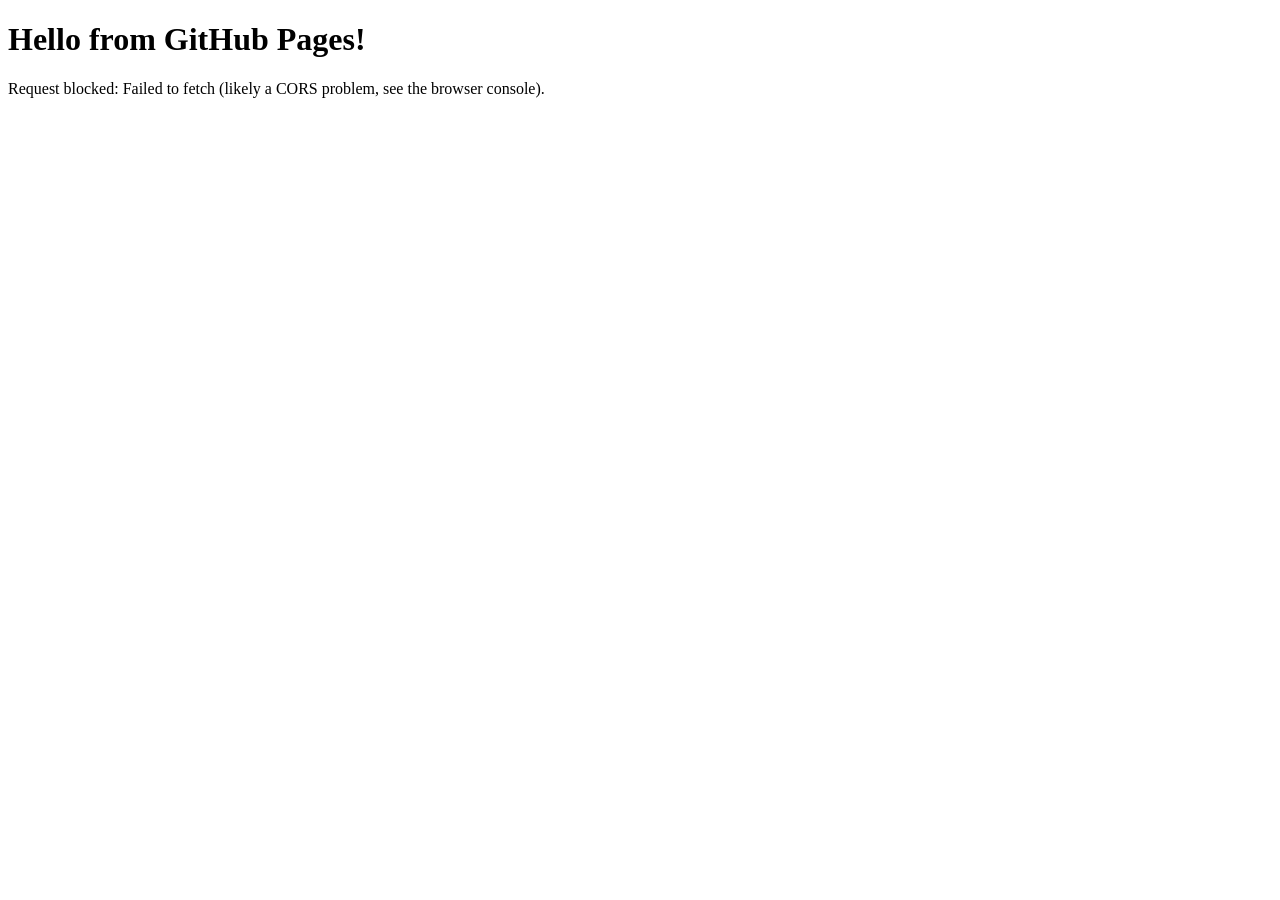
==== index.html @ 4af0ca70 "feat: add hello world index.html with CORS check" ====
<!DOCTYPE html>
<html lang="en">
<head>
  <meta charset="UTF-8">
  <meta name="viewport" content="width=device-width, initial-scale=1">
  <title>GraphQL Profile</title>
</head>
<body>
  <h1>Hello from GitHub Pages!</h1>
  <p id="result">Testing connection to the school server...</p>

  <script>
    // Deliberately sends fake credentials. We expect the server to REJECT them (401).
    // What we are testing is whether the browser is ALLOWED to talk to the server (CORS).
    fetch("https://platform.zone01.gr/api/auth/signin", {
      method: "POST",
      headers: { Authorization: "Basic " + btoa("test:test") }
    })
      .then(res => {
        document.getElementById("result").textContent =
          "CORS OK. The server answered with status " + res.status + " (a 401 or similar is expected).";
      })
      .catch(err => {
        document.getElementById("result").textContent =
          "Request blocked: " + err.message + " (likely a CORS problem, see the browser console).";
      });
  </script>
</body>
</html>
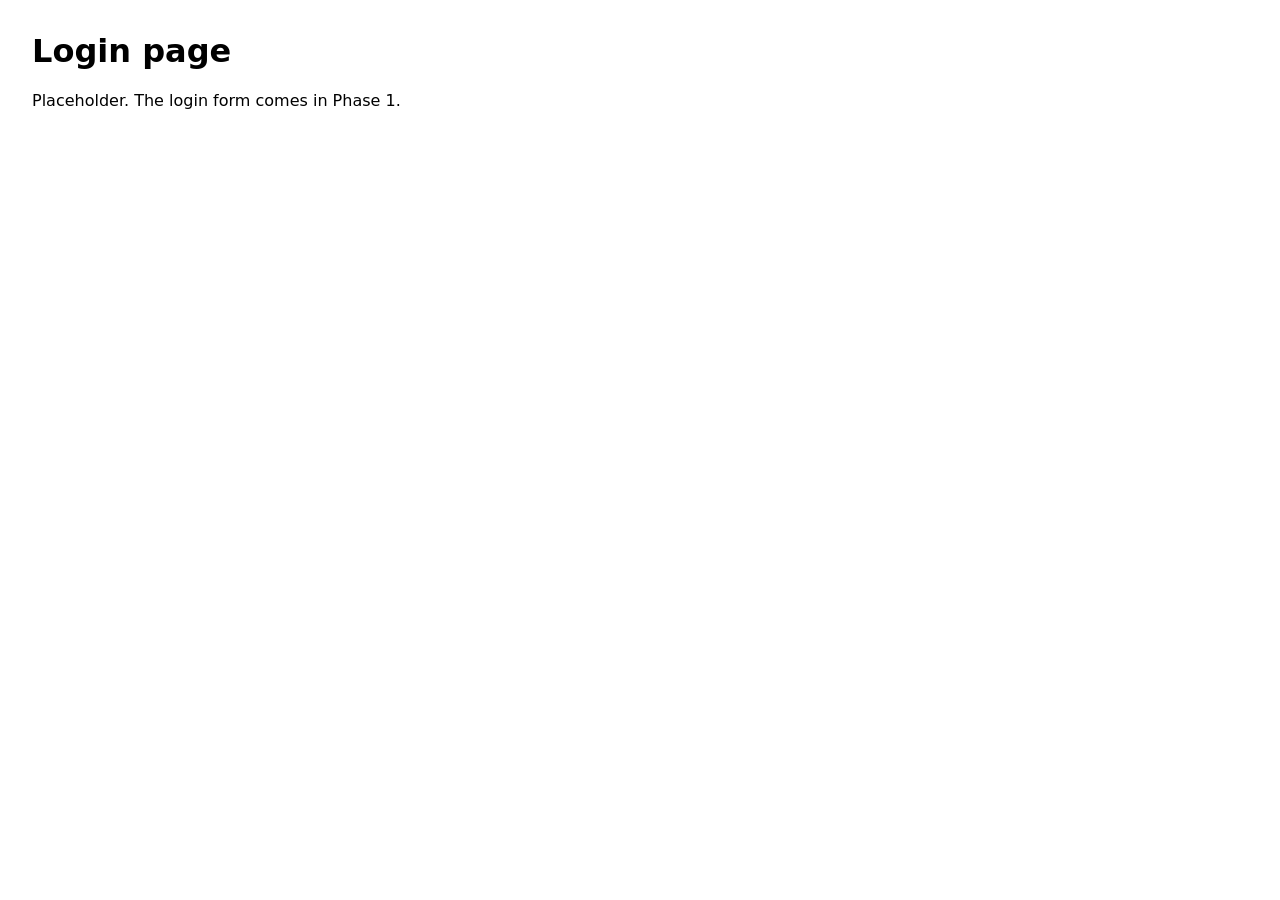
==== commit 2feb5055: "chore: scaffold project structure" ====
--- a/index.html
+++ b/index.html
@@ -3,27 +3,13 @@
 <head>
   <meta charset="UTF-8">
   <meta name="viewport" content="width=device-width, initial-scale=1">
-  <title>GraphQL Profile</title>
+  <title>Login | GraphQL Profile</title>
+  <link rel="stylesheet" href="css/style.css">
 </head>
 <body>
-  <h1>Hello from GitHub Pages!</h1>
-  <p id="result">Testing connection to the school server...</p>
+  <h1>Login page</h1>
+  <p>Placeholder. The login form comes in Phase 1.</p>
 
-  <script>
-    // Deliberately sends fake credentials. We expect the server to REJECT them (401).
-    // What we are testing is whether the browser is ALLOWED to talk to the server (CORS).
-    fetch("https://platform.zone01.gr/api/auth/signin", {
-      method: "POST",
-      headers: { Authorization: "Basic " + btoa("test:test") }
-    })
-      .then(res => {
-        document.getElementById("result").textContent =
-          "CORS OK. The server answered with status " + res.status + " (a 401 or similar is expected).";
-      })
-      .catch(err => {
-        document.getElementById("result").textContent =
-          "Request blocked: " + err.message + " (likely a CORS problem, see the browser console).";
-      });
-  </script>
+  <script type="module" src="js/auth.js"></script>
 </body>
 </html>
--- a/css/style.css
+++ b/css/style.css
@@ -0,0 +1,5 @@
+/* Global styles. Minimal for now; we polish in a later phase. */
+body {
+  font-family: system-ui, sans-serif;
+  margin: 2rem;
+}
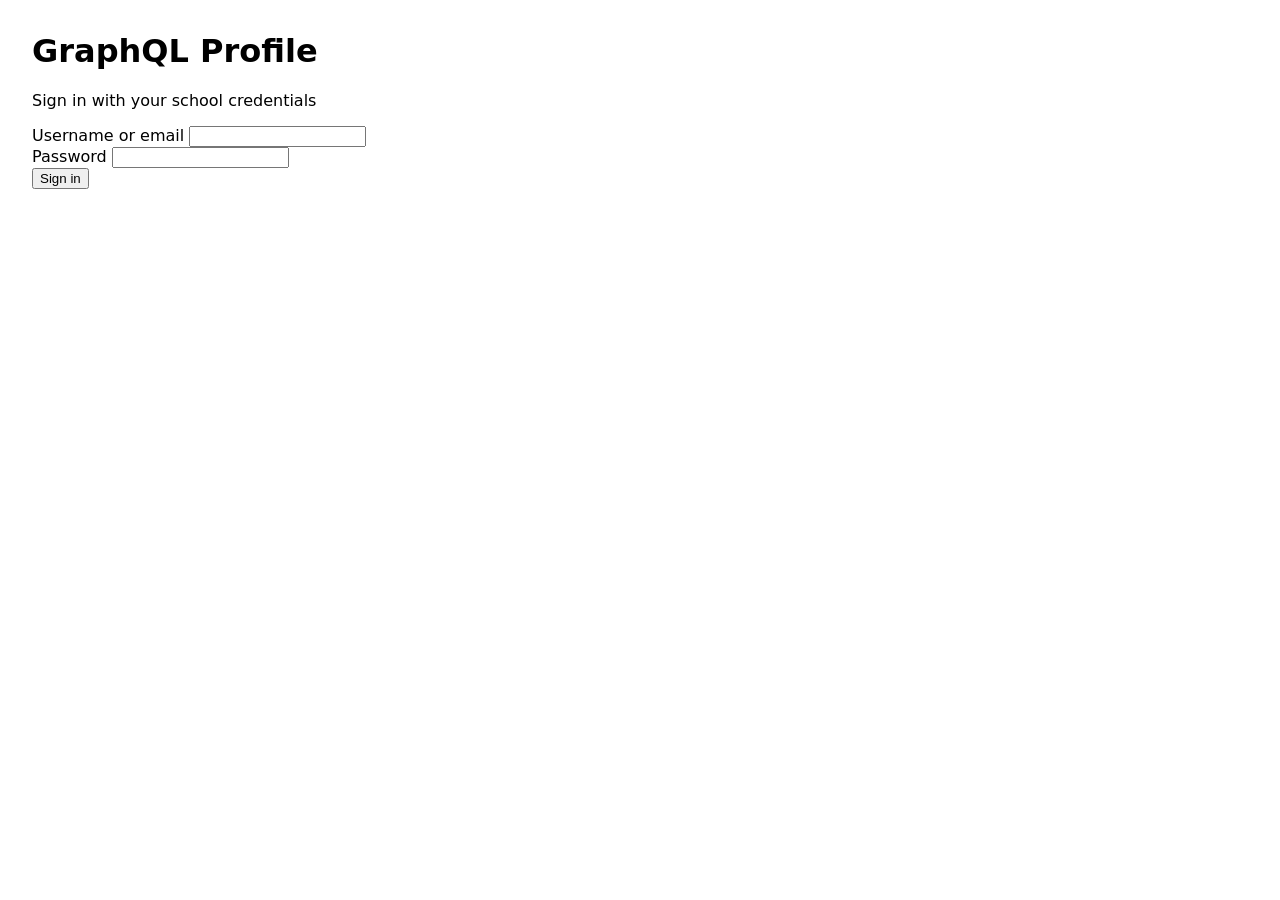
==== commit ddd0ce76: "feat: add login form markup and submit handler" ====
--- a/index.html
+++ b/index.html
@@ -7,8 +7,38 @@
   <link rel="stylesheet" href="css/style.css">
 </head>
 <body>
-  <h1>Login page</h1>
-  <p>Placeholder. The login form comes in Phase 1.</p>
+  <main class="login-container">
+    <h1 class="login-title">GraphQL Profile</h1>
+    <p class="login-subtitle">Sign in with your school credentials</p>
+
+    <form id="login-form" class="login-form">
+      <div class="form-group">
+        <label for="identifier">Username or email</label>
+        <input
+          type="text"
+          id="identifier"
+          name="identifier"
+          autocomplete="username"
+          required
+        >
+      </div>
+
+      <div class="form-group">
+        <label for="password">Password</label>
+        <input
+          type="password"
+          id="password"
+          name="password"
+          autocomplete="current-password"
+          required
+        >
+      </div>
+
+      <p id="error-message" class="error-message" role="alert" hidden></p>
+
+      <button type="submit" class="login-button">Sign in</button>
+    </form>
+  </main>
 
   <script type="module" src="js/auth.js"></script>
 </body>
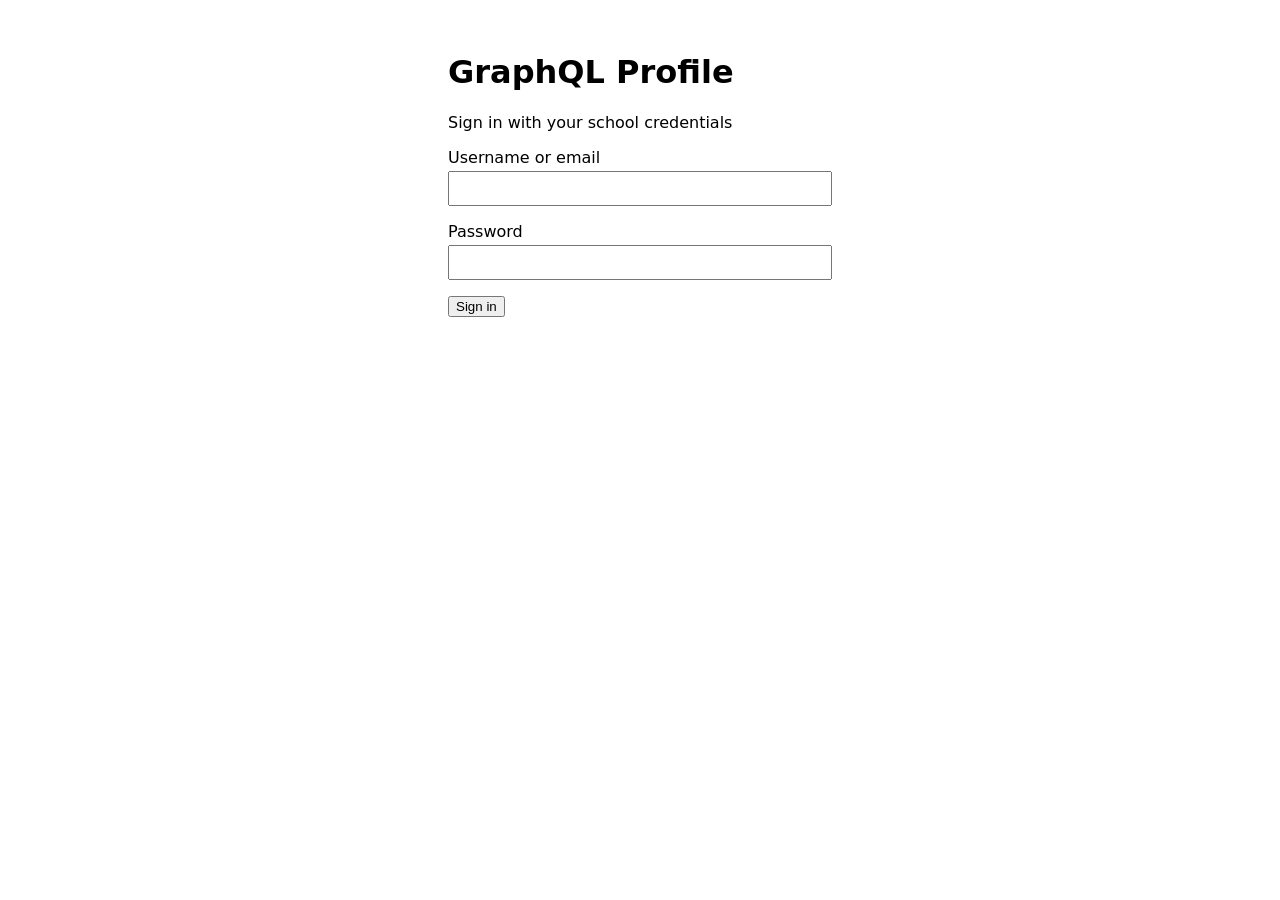
==== commit 2438e7f6: "style: declare light and dark color schemes" ====
--- a/index.html
+++ b/index.html
@@ -3,6 +3,7 @@
 <head>
   <meta charset="UTF-8">
   <meta name="viewport" content="width=device-width, initial-scale=1">
+  <meta name="color-scheme" content="light dark">
   <title>Login | GraphQL Profile</title>
   <link rel="stylesheet" href="css/style.css">
 </head>
--- a/css/style.css
+++ b/css/style.css
@@ -1,5 +1,433 @@
 /* Global styles. Minimal for now; we polish in a later phase. */
 body {
   font-family: system-ui, sans-serif;
-  margin: 2rem;
-}
+  margin: 0;
+  padding: 2rem 1rem;
+}
+
+.login-container {
+  max-width: 24rem;
+  margin: 0 auto;
+}
+
+.form-group {
+  margin-bottom: 1rem;
+}
+
+.form-group label {
+  display: block;
+  margin-bottom: 0.25rem;
+}
+
+.form-group input {
+  width: 100%;
+  padding: 0.5rem;
+  box-sizing: border-box;
+}
+
+.error-message {
+  color: #b00020;
+}
+
+.login-button:disabled {
+  opacity: 0.6;
+  cursor: not-allowed;
+}
+
+.profile-header {
+  display: flex;
+  justify-content: space-between;
+  align-items: center;
+  margin-bottom: 1.5rem;
+}
+
+.profile-title {
+  margin: 0;
+}
+
+.status-message {
+  color: #555;
+}
+
+.card {
+  border: 1px solid #ddd;
+  border-radius: 0.5rem;
+  padding: 1rem 1.5rem;
+  margin-bottom: 1rem;
+}
+
+.card-title {
+  margin-top: 0;
+}
+
+.welcome {
+  margin-top: 0;
+}
+
+.info-list {
+  margin: 0;
+}
+
+.info-row {
+  display: flex;
+  justify-content: space-between;
+  gap: 1rem;
+  padding: 0.35rem 0;
+  border-bottom: 1px solid #eee;
+}
+
+.info-row:last-child {
+  border-bottom: none;
+}
+
+.info-row dt {
+  color: #555;
+}
+
+.info-row dd {
+  margin: 0;
+  font-weight: 600;
+  text-align: right;
+}
+
+#user-campus {
+  text-transform: capitalize;
+}
+
+.stat-grid {
+  display: grid;
+  grid-template-columns: repeat(auto-fit, minmax(8rem, 1fr));
+  gap: 1rem;
+  margin: 0;
+}
+
+.stat dt {
+  color: #555;
+  font-size: 0.9rem;
+}
+
+.stat dd {
+  margin: 0.25rem 0 0;
+  font-size: 1.6rem;
+  font-weight: 700;
+}
+
+.stat-note {
+  color: #555;
+  margin: 1rem 0 0;
+}
+
+.chart-card {
+  margin: 0;
+}
+
+.chart-title {
+  display: flex;
+  justify-content: space-between;
+  align-items: center;
+  font-weight: 600;
+  margin-bottom: 0.5rem;
+}
+
+.chart-replay {
+  font-weight: 400;
+}
+
+.chart-frame {
+  display: block;
+  width: 100%;
+  height: auto;
+}
+
+.chart-grid {
+  stroke: #e1e0d9;
+  stroke-width: 1;
+}
+
+.chart-axis-label {
+  fill: #6b6a66;
+  font-size: 11px;
+}
+
+.chart-line {
+  fill: none;
+  stroke: #2a78d6;
+  stroke-width: 2;
+  stroke-linejoin: round;
+  stroke-linecap: round;
+}
+
+.chart-dot {
+  fill: #2a78d6;
+  stroke: #fff;
+  stroke-width: 2;
+}
+
+.chart-wrap {
+  position: relative;
+}
+
+.chart-hover {
+  visibility: hidden;
+}
+
+.chart-frame.is-active .chart-hover {
+  visibility: visible;
+}
+
+.chart-guide {
+  stroke: #898781;
+  stroke-width: 1;
+  stroke-dasharray: 3 3;
+}
+
+.chart-dot-active {
+  fill: #2a78d6;
+  stroke: #fff;
+  stroke-width: 2;
+}
+
+.chart-overlay {
+  fill: transparent;
+  cursor: crosshair;
+  touch-action: pan-y;
+}
+
+.chart-frame:focus-visible {
+  outline: 2px solid #2a78d6;
+  outline-offset: 2px;
+}
+
+.chart-tooltip {
+  position: absolute;
+  top: 0;
+  left: 0;
+  width: max-content;
+  max-width: 14rem;
+  padding: 0.4rem 0.6rem;
+  background: #fff;
+  border: 1px solid #ccc;
+  border-radius: 0.5rem;
+  font-size: 0.8rem;
+  line-height: 1.4;
+  pointer-events: none;
+  opacity: 0;
+  transition: opacity 0.1s;
+  z-index: 1;
+}
+
+.chart-tooltip.is-visible {
+  opacity: 1;
+}
+
+.chart-tooltip-date {
+  color: #6b6a66;
+}
+
+.chart-tooltip-title {
+  font-weight: 600;
+  overflow-wrap: anywhere;
+}
+
+/* Draw-in animation. The JS adds "is-animating" (held paused) and later "is-playing". */
+.chart-frame.is-animating .chart-line {
+  stroke-linecap: butt;
+  stroke-dasharray: var(--length);
+  stroke-dashoffset: var(--length);
+  animation: chart-draw var(--duration) linear forwards paused;
+}
+
+.chart-frame.is-animating .chart-dot {
+  opacity: 0;
+  animation: chart-dot-in 0.25s ease-out forwards paused;
+  animation-delay: var(--delay);
+}
+
+.chart-frame.is-playing .chart-line,
+.chart-frame.is-playing .chart-dot {
+  animation-play-state: running;
+}
+
+@keyframes chart-draw {
+  to {
+    stroke-dashoffset: 0;
+  }
+}
+
+@keyframes chart-dot-in {
+  to {
+    opacity: 1;
+  }
+}
+
+@media (prefers-reduced-motion: reduce) {
+  .chart-frame.is-animating .chart-line,
+  .chart-frame.is-animating .chart-dot {
+    animation: none;
+    opacity: 1;
+    stroke-dasharray: none;
+    stroke-dashoffset: 0;
+  }
+
+  .chart-replay {
+    display: none;
+  }
+}
+
+.chart-toolbar {
+  display: flex;
+  justify-content: space-between;
+  align-items: center;
+  flex-wrap: wrap;
+  gap: 0.5rem 1rem;
+  margin-bottom: 0.5rem;
+}
+
+.view-keys {
+  display: inline-flex;
+  gap: 0.25rem;
+}
+
+.view-key[aria-pressed="true"] {
+  background: #0b0b0b;
+  border-color: #0b0b0b;
+  color: #fff;
+}
+
+.chart-legend {
+  display: flex;
+  gap: 1rem;
+  font-size: 0.8rem;
+  color: #555;
+}
+
+.chart-legend span {
+  display: inline-flex;
+  align-items: center;
+  gap: 0.3rem;
+}
+
+.legend-swatch {
+  display: inline-block;
+  width: 10px;
+  height: 10px;
+  border-radius: 2px;
+}
+
+.legend-projects {
+  background: #2a78d6;
+}
+
+.legend-piscines {
+  background: #eb6834;
+}
+
+.chart-bar-projects {
+  fill: #2a78d6;
+}
+
+.chart-bar-piscines {
+  fill: #eb6834;
+}
+
+.chart-band {
+  fill: rgba(11, 11, 11, 0.06);
+}
+
+.chart-tooltip-row {
+  display: flex;
+  align-items: center;
+  gap: 0.4rem;
+}
+
+.chart-tooltip-row .legend-swatch {
+  flex: none;
+}
+
+/* Bars rise from the baseline, one month after another. */
+.chart-frame.is-animating .chart-bar-group {
+  transform-box: fill-box;
+  transform-origin: 50% 100%;
+  animation: chart-bar-rise 0.6s ease-out both paused;
+  animation-delay: calc(var(--i) * 60ms);
+}
+
+.chart-frame.is-playing .chart-bar-group {
+  animation-play-state: running;
+}
+
+@keyframes chart-bar-rise {
+  from {
+    transform: scaleY(0);
+  }
+  to {
+    transform: scaleY(1);
+  }
+}
+
+@media (prefers-reduced-motion: reduce) {
+  .chart-frame.is-animating .chart-bar-group {
+    animation: none;
+    transform: none;
+  }
+}
+
+.chart-subtitle {
+  margin: 1rem 0 0.25rem;
+  font-size: 0.95rem;
+  font-weight: 600;
+}
+
+.chart-hbar-label {
+  fill: #0b0b0b;
+  font-size: 13px;
+}
+
+.chart-hbar-value {
+  fill: #555;
+  font-size: 13px;
+}
+
+.chart-hbar-track {
+  fill: #efeee9;
+}
+
+.chart-hbar-skill {
+  fill: #2a78d6;
+}
+
+.chart-hbar-done {
+  fill: #0f8a62;
+}
+
+.chart-hbar-received {
+  fill: #6250d6;
+}
+
+/* Horizontal bars grow from the left, one row after another. */
+.chart-frame.is-animating .chart-hbar {
+  transform-box: fill-box;
+  transform-origin: 0 50%;
+  animation: chart-hbar-grow 0.6s ease-out both paused;
+  animation-delay: calc(var(--i) * 80ms);
+}
+
+.chart-frame.is-playing .chart-hbar {
+  animation-play-state: running;
+}
+
+@keyframes chart-hbar-grow {
+  from {
+    transform: scaleX(0);
+  }
+  to {
+    transform: scaleX(1);
+  }
+}
+
+@media (prefers-reduced-motion: reduce) {
+  .chart-frame.is-animating .chart-hbar {
+    animation: none;
+    transform: none;
+  }
+}
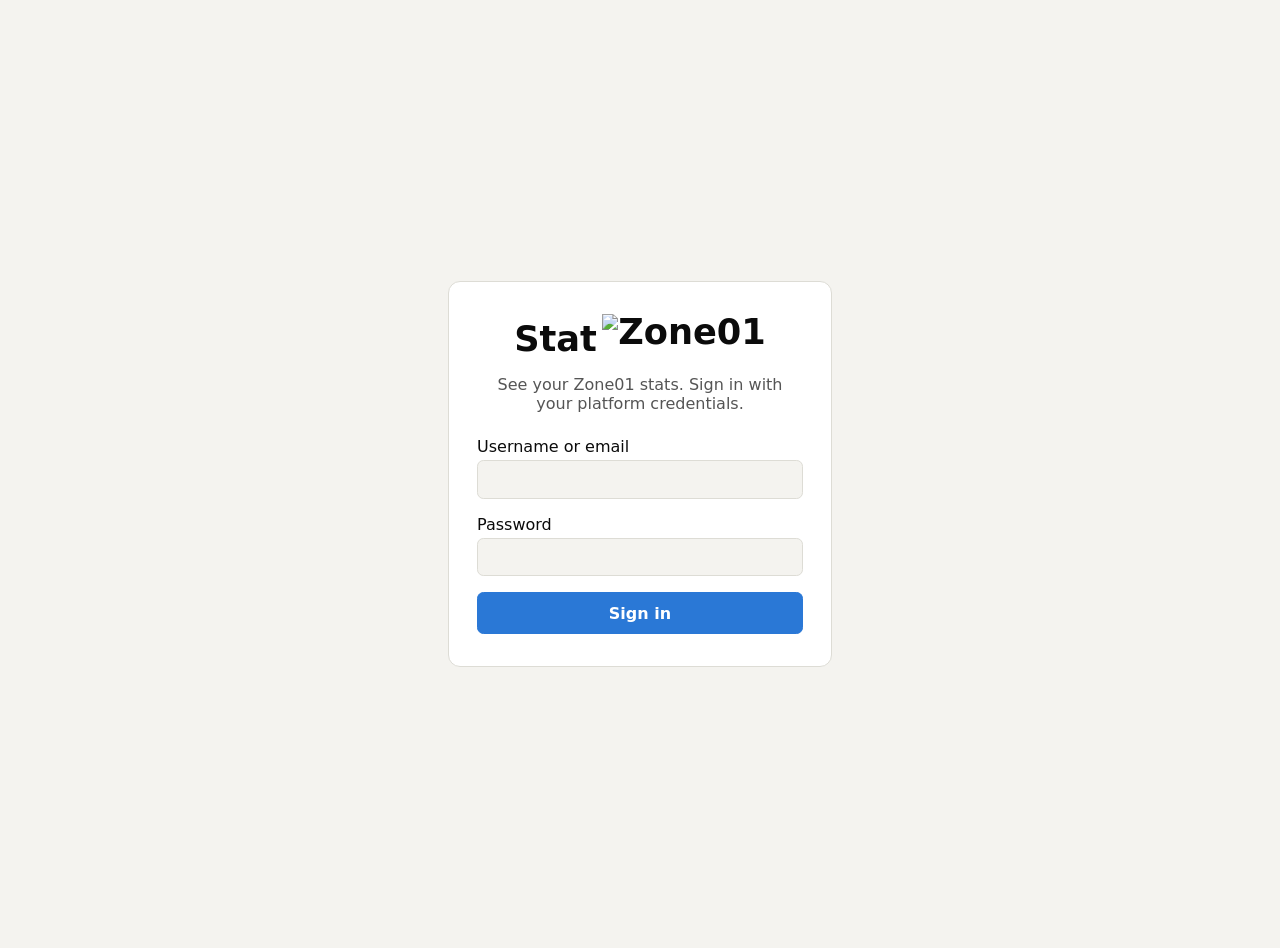
==== commit 56ed9e70: "feat: StatZone01 login page with brand header" ====
--- a/index.html
+++ b/index.html
@@ -4,43 +4,47 @@
   <meta charset="UTF-8">
   <meta name="viewport" content="width=device-width, initial-scale=1">
   <meta name="color-scheme" content="light dark">
-  <title>Login | GraphQL Profile</title>
+  <title>StatZone01 | Sign in</title>
   <link rel="stylesheet" href="css/style.css">
 </head>
-<body>
+<body class="login-page">
   <main class="login-container">
-    <h1 class="login-title">GraphQL Profile</h1>
-    <p class="login-subtitle">Sign in with your school credentials</p>
+    <div class="login-card">
+      <h1 class="brand brand-large">
+        <span class="brand-stat">Stat</span><img class="brand-logo" src="assets/zone01-logo.svg" alt="Zone01">
+      </h1>
+      <p class="login-subtitle">See your Zone01 stats. Sign in with your platform credentials.</p>
 
-    <form id="login-form" class="login-form">
-      <div class="form-group">
-        <label for="identifier">Username or email</label>
-        <input
-          type="text"
-          id="identifier"
-          name="identifier"
-          autocomplete="username"
-          required
-        >
-      </div>
+      <form id="login-form" class="login-form">
+        <div class="form-group">
+          <label for="identifier">Username or email</label>
+          <input
+            type="text"
+            id="identifier"
+            name="identifier"
+            autocomplete="username"
+            required
+          >
+        </div>
 
-      <div class="form-group">
-        <label for="password">Password</label>
-        <input
-          type="password"
-          id="password"
-          name="password"
-          autocomplete="current-password"
-          required
-        >
-      </div>
+        <div class="form-group">
+          <label for="password">Password</label>
+          <input
+            type="password"
+            id="password"
+            name="password"
+            autocomplete="current-password"
+            required
+          >
+        </div>
 
-      <p id="error-message" class="error-message" role="alert" hidden></p>
+        <p id="error-message" class="error-message" role="alert" hidden></p>
 
-      <button type="submit" class="login-button">Sign in</button>
-    </form>
+        <button type="submit" class="login-button">Sign in</button>
+      </form>
+    </div>
   </main>
 
   <script type="module" src="js/auth.js"></script>
 </body>
-</html>
+</html>
--- a/css/style.css
+++ b/css/style.css
@@ -1,13 +1,151 @@
-/* Global styles. Minimal for now; we polish in a later phase. */
+/* ===== Design tokens: every color in the app is defined here ===== */
+:root {
+  color-scheme: light dark;
+
+  /* Zone01 brand. PLACEHOLDER values: replace them with the colors from zone01.gr.
+     --accent: main brand color (buttons, links, focus ring, XP line, skill bars)
+     --nav-bg / --nav-text: the top bar
+     --logo-filter: e.g. "invert(1)" if the logo is dark and the navbar is dark */
+  --accent: #2a78d6;
+  --on-accent: #ffffff;
+  --nav-bg: #ffffff;
+  --nav-text: #0b0b0b;
+  --logo-filter: none;
+
+  --page-bg: #f4f3ef;
+  --surface: #ffffff;
+  --text: #0b0b0b;
+  --text-muted: #555555;
+  --text-faint: #6b6a66;
+  --border: #dddcd5;
+  --hairline: #eeede8;
+  --grid: #e1e0d9;
+  --track: #efeee9;
+  --guide: #898781;
+  --error: #b00020;
+
+  --series-projects: #2a78d6;
+  --series-piscines: #eb6834;
+  --series-done: #0f8a62;
+  --series-received: #6250d6;
+
+  --tooltip-bg: #ffffff;
+  --tooltip-border: #cccbc3;
+  --band: rgba(11, 11, 11, 0.06);
+  --key-on-bg: #0b0b0b;
+  --key-on-text: #ffffff;
+}
+
+@media (prefers-color-scheme: dark) {
+  :root {
+    --accent: #3987e5;
+    --on-accent: #0b0b0b;
+    --nav-bg: #1c1c1b;
+    --nav-text: #f0efec;
+    --logo-filter: none;
+
+    --page-bg: #121211;
+    --surface: #1c1c1b;
+    --text: #f0efec;
+    --text-muted: #c3c2b7;
+    --text-faint: #a3a29b;
+    --border: #34342f;
+    --hairline: #2a2a28;
+    --grid: #2c2c2a;
+    --track: #2d2d2b;
+    --guide: #898781;
+    --error: #ff8a96;
+
+    --series-projects: #3987e5;
+    --series-piscines: #d95926;
+    --series-done: #199e70;
+    --series-received: #9085e9;
+
+    --tooltip-bg: #262625;
+    --tooltip-border: #4a4a46;
+    --band: rgba(255, 255, 255, 0.07);
+    --key-on-bg: #f0efec;
+    --key-on-text: #121211;
+  }
+}
+
+/* ===== Base ===== */
 body {
   font-family: system-ui, sans-serif;
   margin: 0;
-  padding: 2rem 1rem;
+  background: var(--page-bg);
+  color: var(--text);
+}
+
+button {
+  font: inherit;
+  color: var(--text);
+  background: var(--surface);
+  border: 1px solid var(--border);
+  border-radius: 0.4rem;
+  padding: 0.4rem 0.9rem;
+  cursor: pointer;
+}
+
+button:hover:not(:disabled) {
+  border-color: var(--text-faint);
+}
+
+:focus-visible {
+  outline: 2px solid var(--accent);
+  outline-offset: 2px;
+}
+
+/* ===== Brand (login page and navbar) ===== */
+.brand {
+  display: inline-flex;
+  align-items: center;
+  margin: 0;
+  color: var(--nav-text);
+  font-size: 1.4rem;
+  font-weight: 700;
+  line-height: 1;
+  text-decoration: none;
+}
+
+.brand-logo {
+  height: 1.4em;
+  width: auto;
+  margin-left: 0.15em;
+  filter: var(--logo-filter);
+}
+
+/* ===== Login page ===== */
+.login-page {
+  min-height: 100vh;
+  display: grid;
+  place-items: center;
+  padding: 1.5rem 1rem;
 }
 
 .login-container {
+  width: 100%;
   max-width: 24rem;
-  margin: 0 auto;
+}
+
+.login-card {
+  background: var(--surface);
+  border: 1px solid var(--border);
+  border-radius: 0.75rem;
+  padding: 2rem 1.75rem;
+}
+
+.login-card .brand {
+  display: flex;
+  justify-content: center;
+  color: var(--text);
+  font-size: 2.2rem;
+}
+
+.login-subtitle {
+  margin: 0.75rem 0 1.5rem;
+  text-align: center;
+  color: var(--text-muted);
 }
 
 .form-group {
@@ -21,12 +159,31 @@
 
 .form-group input {
   width: 100%;
-  padding: 0.5rem;
+  padding: 0.55rem;
   box-sizing: border-box;
+  background: var(--page-bg);
+  color: var(--text);
+  border: 1px solid var(--border);
+  border-radius: 0.4rem;
+  font: inherit;
 }
 
 .error-message {
-  color: #b00020;
+  color: var(--error);
+}
+
+.login-button {
+  width: 100%;
+  padding: 0.65rem;
+  background: var(--accent);
+  border-color: var(--accent);
+  color: var(--on-accent);
+  font-weight: 600;
+}
+
+.login-button:hover:not(:disabled) {
+  border-color: var(--accent);
+  filter: brightness(1.08);
 }
 
 .login-button:disabled {
@@ -34,34 +191,98 @@
   cursor: not-allowed;
 }
 
-.profile-header {
+/* ===== Navbar ===== */
+.navbar {
+  position: sticky;
+  top: 0;
+  z-index: 10;
+  background: var(--nav-bg);
+  border-bottom: 1px solid var(--border);
+}
+
+.navbar-inner {
   display: flex;
   justify-content: space-between;
   align-items: center;
-  margin-bottom: 1.5rem;
-}
-
-.profile-title {
-  margin: 0;
+  max-width: 1200px;
+  margin: 0 auto;
+  padding: 0.6rem 1rem;
+}
+
+/* ===== Profile page layout ===== */
+.page {
+  max-width: 1200px;
+  margin: 0 auto;
+  padding: 1.5rem 1rem 3rem;
+}
+
+.status-message,
+.stat-note {
+  color: var(--text-muted);
 }
 
 .status-message {
-  color: #555;
-}
-
+  text-align: center;
+}
+
+.stat-note {
+  margin: 1rem 0 0;
+}
+
+.welcome {
+  margin: 0.5rem 0 1.75rem;
+  text-align: center;
+  font-size: clamp(1.75rem, 4.5vw, 2.75rem);
+  line-height: 1.15;
+}
+
+.grid {
+  display: grid;
+  grid-template-columns: minmax(0, 1fr);
+  gap: 1rem;
+  margin-bottom: 1rem;
+}
+
+@media (min-width: 720px) {
+  .grid-summary {
+    grid-template-columns: repeat(2, minmax(0, 1fr));
+  }
+}
+
+@media (min-width: 1000px) {
+  .grid-charts {
+    grid-template-columns: repeat(2, minmax(0, 1fr));
+  }
+}
+
+/* ===== Cards ===== */
 .card {
-  border: 1px solid #ddd;
-  border-radius: 0.5rem;
-  padding: 1rem 1.5rem;
-  margin-bottom: 1rem;
+  margin: 0;
+  padding: 1.1rem 1.4rem;
+  background: var(--surface);
+  border: 1px solid var(--border);
+  border-radius: 0.75rem;
 }
 
 .card-title {
-  margin-top: 0;
-}
-
-.welcome {
-  margin-top: 0;
+  margin: 0 0 0.75rem;
+  font-size: 1.05rem;
+}
+
+.card-head {
+  display: flex;
+  justify-content: space-between;
+  align-items: center;
+  gap: 0.5rem;
+  margin-bottom: 0.5rem;
+}
+
+.card-head .card-title {
+  margin: 0;
+}
+
+.card-chart {
+  margin-top: 1rem;
 }
 
 .info-list {
@@ -72,8 +293,8 @@
   display: flex;
   justify-content: space-between;
   gap: 1rem;
-  padding: 0.35rem 0;
-  border-bottom: 1px solid #eee;
+  padding: 0.45rem 0;
+  border-bottom: 1px solid var(--hairline);
 }
 
 .info-row:last-child {
@@ -81,7 +302,7 @@
 }
 
 .info-row dt {
-  color: #555;
+  color: var(--text-muted);
 }
 
 .info-row dd {
@@ -94,29 +315,30 @@
   text-transform: capitalize;
 }
 
-.stat-grid {
+.stat-stack {
   display: grid;
-  grid-template-columns: repeat(auto-fit, minmax(8rem, 1fr));
   gap: 1rem;
   margin: 0;
 }
 
 .stat dt {
-  color: #555;
+  color: var(--text-muted);
   font-size: 0.9rem;
 }
 
 .stat dd {
-  margin: 0.25rem 0 0;
-  font-size: 1.6rem;
+  margin: 0.15rem 0 0;
+  font-size: 2.2rem;
   font-weight: 700;
-}
-
-.stat-note {
-  color: #555;
-  margin: 1rem 0 0;
-}
-
+  line-height: 1.1;
+}
+
+/* ===== Logout ===== */
+.logout-button {
+  font-weight: 600;
+}
+
+/* ===== Charts: frame, axes, titles, keys and legend ===== */
 .chart-card {
   margin: 0;
 }
@@ -133,40 +355,147 @@
   font-weight: 400;
 }
 
+.chart-subtitle {
+  margin: 1rem 0 0.25rem;
+  font-size: 0.95rem;
+  font-weight: 600;
+}
+
+.chart-wrap {
+  position: relative;
+}
+
 .chart-frame {
   display: block;
   width: 100%;
   height: auto;
 }
 
+.chart-frame:focus-visible {
+  outline: 2px solid var(--accent);
+  outline-offset: 2px;
+}
+
 .chart-grid {
-  stroke: #e1e0d9;
+  stroke: var(--grid);
   stroke-width: 1;
 }
 
 .chart-axis-label {
-  fill: #6b6a66;
+  fill: var(--text-faint);
   font-size: 11px;
 }
 
+.chart-toolbar {
+  display: flex;
+  justify-content: space-between;
+  align-items: center;
+  flex-wrap: wrap;
+  gap: 0.5rem 1rem;
+  margin-bottom: 0.5rem;
+}
+
+.view-keys {
+  display: inline-flex;
+  gap: 0.25rem;
+}
+
+.view-key[aria-pressed="true"] {
+  background: var(--key-on-bg);
+  border-color: var(--key-on-bg);
+  color: var(--key-on-text);
+}
+
+.chart-legend {
+  display: flex;
+  gap: 1rem;
+  font-size: 0.8rem;
+  color: var(--text-muted);
+}
+
+.chart-legend span {
+  display: inline-flex;
+  align-items: center;
+  gap: 0.3rem;
+}
+
+.legend-swatch {
+  display: inline-block;
+  width: 10px;
+  height: 10px;
+  border-radius: 2px;
+}
+
+.legend-projects {
+  background: var(--series-projects);
+}
+
+.legend-piscines {
+  background: var(--series-piscines);
+}
+
+/* ===== XP line chart ===== */
 .chart-line {
   fill: none;
-  stroke: #2a78d6;
+  stroke: var(--accent);
   stroke-width: 2;
   stroke-linejoin: round;
   stroke-linecap: round;
 }
 
 .chart-dot {
-  fill: #2a78d6;
-  stroke: #fff;
+  fill: var(--accent);
+  stroke: var(--surface);
   stroke-width: 2;
 }
 
-.chart-wrap {
-  position: relative;
-}
-
+.chart-dot-active {
+  fill: var(--accent);
+  stroke: var(--surface);
+  stroke-width: 2;
+}
+
+/* ===== Monthly bars ===== */
+.chart-bar-projects {
+  fill: var(--series-projects);
+}
+
+.chart-bar-piscines {
+  fill: var(--series-piscines);
+}
+
+.chart-band {
+  fill: var(--band);
+}
+
+/* ===== Horizontal bars (skills, audits) ===== */
+.chart-hbar-label {
+  fill: var(--text);
+  font-size: 13px;
+}
+
+.chart-hbar-value {
+  fill: var(--text-muted);
+  font-size: 13px;
+}
+
+.chart-hbar-track {
+  fill: var(--track);
+}
+
+.chart-hbar-skill {
+  fill: var(--accent);
+}
+
+.chart-hbar-done {
+  fill: var(--series-done);
+}
+
+.chart-hbar-received {
+  fill: var(--series-received);
+}
+
+/* ===== Hover: guide line, overlay and tooltip ===== */
 .chart-hover {
   visibility: hidden;
 }
@@ -176,26 +505,15 @@
 }
 
 .chart-guide {
-  stroke: #898781;
+  stroke: var(--guide);
   stroke-width: 1;
   stroke-dasharray: 3 3;
-}
-
-.chart-dot-active {
-  fill: #2a78d6;
-  stroke: #fff;
-  stroke-width: 2;
 }
 
 .chart-overlay {
   fill: transparent;
   cursor: crosshair;
   touch-action: pan-y;
-}
-
-.chart-frame:focus-visible {
-  outline: 2px solid #2a78d6;
-  outline-offset: 2px;
 }
 
 .chart-tooltip {
@@ -205,8 +523,9 @@
   width: max-content;
   max-width: 14rem;
   padding: 0.4rem 0.6rem;
-  background: #fff;
-  border: 1px solid #ccc;
+  background: var(--tooltip-bg);
+  color: var(--text);
+  border: 1px solid var(--tooltip-border);
   border-radius: 0.5rem;
   font-size: 0.8rem;
   line-height: 1.4;
@@ -221,7 +540,7 @@
 }
 
 .chart-tooltip-date {
-  color: #6b6a66;
+  color: var(--text-muted);
 }
 
 .chart-tooltip-title {
@@ -229,7 +548,17 @@
   overflow-wrap: anywhere;
 }
 
-/* Draw-in animation. The JS adds "is-animating" (held paused) and later "is-playing". */
+.chart-tooltip-row {
+  display: flex;
+  align-items: center;
+  gap: 0.4rem;
+}
+
+.chart-tooltip-row .legend-swatch {
+  flex: none;
+}
+
+/* ===== Animations (the JS adds "is-animating", then "is-playing") ===== */
 .chart-frame.is-animating .chart-line {
   stroke-linecap: butt;
   stroke-dasharray: var(--length);
@@ -243,108 +572,6 @@
   animation-delay: var(--delay);
 }
 
-.chart-frame.is-playing .chart-line,
-.chart-frame.is-playing .chart-dot {
-  animation-play-state: running;
-}
-
-@keyframes chart-draw {
-  to {
-    stroke-dashoffset: 0;
-  }
-}
-
-@keyframes chart-dot-in {
-  to {
-    opacity: 1;
-  }
-}
-
-@media (prefers-reduced-motion: reduce) {
-  .chart-frame.is-animating .chart-line,
-  .chart-frame.is-animating .chart-dot {
-    animation: none;
-    opacity: 1;
-    stroke-dasharray: none;
-    stroke-dashoffset: 0;
-  }
-
-  .chart-replay {
-    display: none;
-  }
-}
-
-.chart-toolbar {
-  display: flex;
-  justify-content: space-between;
-  align-items: center;
-  flex-wrap: wrap;
-  gap: 0.5rem 1rem;
-  margin-bottom: 0.5rem;
-}
-
-.view-keys {
-  display: inline-flex;
-  gap: 0.25rem;
-}
-
-.view-key[aria-pressed="true"] {
-  background: #0b0b0b;
-  border-color: #0b0b0b;
-  color: #fff;
-}
-
-.chart-legend {
-  display: flex;
-  gap: 1rem;
-  font-size: 0.8rem;
-  color: #555;
-}
-
-.chart-legend span {
-  display: inline-flex;
-  align-items: center;
-  gap: 0.3rem;
-}
-
-.legend-swatch {
-  display: inline-block;
-  width: 10px;
-  height: 10px;
-  border-radius: 2px;
-}
-
-.legend-projects {
-  background: #2a78d6;
-}
-
-.legend-piscines {
-  background: #eb6834;
-}
-
-.chart-bar-projects {
-  fill: #2a78d6;
-}
-
-.chart-bar-piscines {
-  fill: #eb6834;
-}
-
-.chart-band {
-  fill: rgba(11, 11, 11, 0.06);
-}
-
-.chart-tooltip-row {
-  display: flex;
-  align-items: center;
-  gap: 0.4rem;
-}
-
-.chart-tooltip-row .legend-swatch {
-  flex: none;
-}
-
-/* Bars rise from the baseline, one month after another. */
 .chart-frame.is-animating .chart-bar-group {
   transform-box: fill-box;
   transform-origin: 50% 100%;
@@ -352,59 +579,6 @@
   animation-delay: calc(var(--i) * 60ms);
 }
 
-.chart-frame.is-playing .chart-bar-group {
-  animation-play-state: running;
-}
-
-@keyframes chart-bar-rise {
-  from {
-    transform: scaleY(0);
-  }
-  to {
-    transform: scaleY(1);
-  }
-}
-
-@media (prefers-reduced-motion: reduce) {
-  .chart-frame.is-animating .chart-bar-group {
-    animation: none;
-    transform: none;
-  }
-}
-
-.chart-subtitle {
-  margin: 1rem 0 0.25rem;
-  font-size: 0.95rem;
-  font-weight: 600;
-}
-
-.chart-hbar-label {
-  fill: #0b0b0b;
-  font-size: 13px;
-}
-
-.chart-hbar-value {
-  fill: #555;
-  font-size: 13px;
-}
-
-.chart-hbar-track {
-  fill: #efeee9;
-}
-
-.chart-hbar-skill {
-  fill: #2a78d6;
-}
-
-.chart-hbar-done {
-  fill: #0f8a62;
-}
-
-.chart-hbar-received {
-  fill: #6250d6;
-}
-
-/* Horizontal bars grow from the left, one row after another. */
 .chart-frame.is-animating .chart-hbar {
   transform-box: fill-box;
   transform-origin: 0 50%;
@@ -412,8 +586,32 @@
   animation-delay: calc(var(--i) * 80ms);
 }
 
+.chart-frame.is-playing .chart-line,
+.chart-frame.is-playing .chart-dot,
+.chart-frame.is-playing .chart-bar-group,
 .chart-frame.is-playing .chart-hbar {
   animation-play-state: running;
+}
+
+@keyframes chart-draw {
+  to {
+    stroke-dashoffset: 0;
+  }
+}
+
+@keyframes chart-dot-in {
+  to {
+    opacity: 1;
+  }
+}
+
+@keyframes chart-bar-rise {
+  from {
+    transform: scaleY(0);
+  }
+  to {
+    transform: scaleY(1);
+  }
 }
 
 @keyframes chart-hbar-grow {
@@ -426,8 +624,19 @@
 }
 
 @media (prefers-reduced-motion: reduce) {
+  .chart-frame.is-animating .chart-line,
+  .chart-frame.is-animating .chart-dot,
+  .chart-frame.is-animating .chart-bar-group,
   .chart-frame.is-animating .chart-hbar {
     animation: none;
+    opacity: 1;
     transform: none;
-  }
-}+    stroke-dasharray: none;
+    stroke-dashoffset: 0;
+  }
+
+  .chart-replay {
+    display: none;
+  }
+}
+
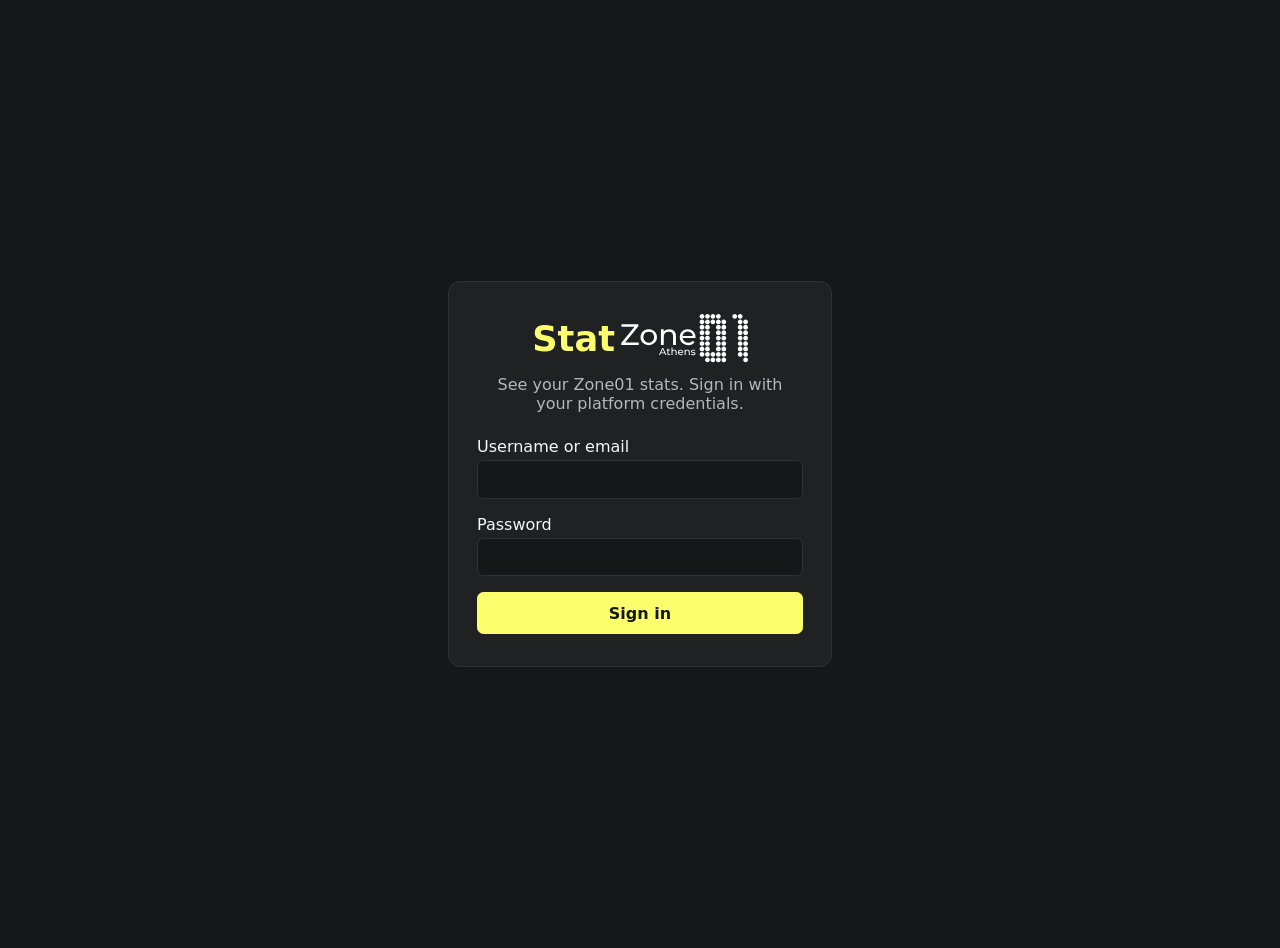
==== commit a774ddf6: "style: apply Zone01 brand colors with a dark-only theme" ====
--- a/index.html
+++ b/index.html
@@ -3,7 +3,8 @@
 <head>
   <meta charset="UTF-8">
   <meta name="viewport" content="width=device-width, initial-scale=1">
-  <meta name="color-scheme" content="light dark">
+  <meta name="color-scheme" content="dark">
+  <meta name="theme-color" content="#161718">
   <title>StatZone01 | Sign in</title>
   <link rel="stylesheet" href="css/style.css">
 </head>
--- a/css/style.css
+++ b/css/style.css
@@ -1,72 +1,40 @@
 /* ===== Design tokens: every color in the app is defined here ===== */
 :root {
-  color-scheme: light dark;
-
-  /* Zone01 brand. PLACEHOLDER values: replace them with the colors from zone01.gr.
-     --accent: main brand color (buttons, links, focus ring, XP line, skill bars)
-     --nav-bg / --nav-text: the top bar
-     --logo-filter: e.g. "invert(1)" if the logo is dark and the navbar is dark */
-  --accent: #2a78d6;
-  --on-accent: #ffffff;
-  --nav-bg: #ffffff;
-  --nav-text: #0b0b0b;
+  color-scheme: dark;
+
+  /* Zone01 brand colors, taken from zone01.gr */
+  --brand-yellow: #fcff6b;
+  --brand-dark: #161718;
+  --brand-light: #f7f7f9;
+
+  --accent: var(--brand-yellow);
+  --on-accent: var(--brand-dark);
+  --nav-bg: var(--brand-dark);
+  --nav-text: var(--brand-light);
   --logo-filter: none;
 
-  --page-bg: #f4f3ef;
-  --surface: #ffffff;
-  --text: #0b0b0b;
-  --text-muted: #555555;
-  --text-faint: #6b6a66;
-  --border: #dddcd5;
-  --hairline: #eeede8;
-  --grid: #e1e0d9;
-  --track: #efeee9;
-  --guide: #898781;
-  --error: #b00020;
-
-  --series-projects: #2a78d6;
-  --series-piscines: #eb6834;
-  --series-done: #0f8a62;
-  --series-received: #6250d6;
-
-  --tooltip-bg: #ffffff;
-  --tooltip-border: #cccbc3;
-  --band: rgba(11, 11, 11, 0.06);
-  --key-on-bg: #0b0b0b;
-  --key-on-text: #ffffff;
-}
-
-@media (prefers-color-scheme: dark) {
-  :root {
-    --accent: #3987e5;
-    --on-accent: #0b0b0b;
-    --nav-bg: #1c1c1b;
-    --nav-text: #f0efec;
-    --logo-filter: none;
-
-    --page-bg: #121211;
-    --surface: #1c1c1b;
-    --text: #f0efec;
-    --text-muted: #c3c2b7;
-    --text-faint: #a3a29b;
-    --border: #34342f;
-    --hairline: #2a2a28;
-    --grid: #2c2c2a;
-    --track: #2d2d2b;
-    --guide: #898781;
-    --error: #ff8a96;
-
-    --series-projects: #3987e5;
-    --series-piscines: #d95926;
-    --series-done: #199e70;
-    --series-received: #9085e9;
-
-    --tooltip-bg: #262625;
-    --tooltip-border: #4a4a46;
-    --band: rgba(255, 255, 255, 0.07);
-    --key-on-bg: #f0efec;
-    --key-on-text: #121211;
-  }
+  --page-bg: var(--brand-dark);
+  --surface: #1f2123;
+  --text: var(--brand-light);
+  --text-muted: #b4b7bd;
+  --text-faint: #9a9ea6;
+  --border: #2f3236;
+  --hairline: #292c2f;
+  --grid: #2a2d30;
+  --track: #2a2d30;
+  --guide: #8a8d93;
+  --error: #ff8a96;
+
+  --series-projects: var(--brand-yellow);
+  --series-piscines: #8f94ff;
+  --series-done: #4fd8a8;
+  --series-received: #ff8a70;
+
+  --tooltip-bg: #26292c;
+  --tooltip-border: #3d4145;
+  --band: rgba(255, 255, 255, 0.06);
+  --key-on-bg: var(--accent);
+  --key-on-text: var(--on-accent);
 }
 
 /* ===== Base ===== */
@@ -640,3 +608,7 @@
   }
 }
 
+
+.brand-stat {
+  color: var(--accent);
+}
